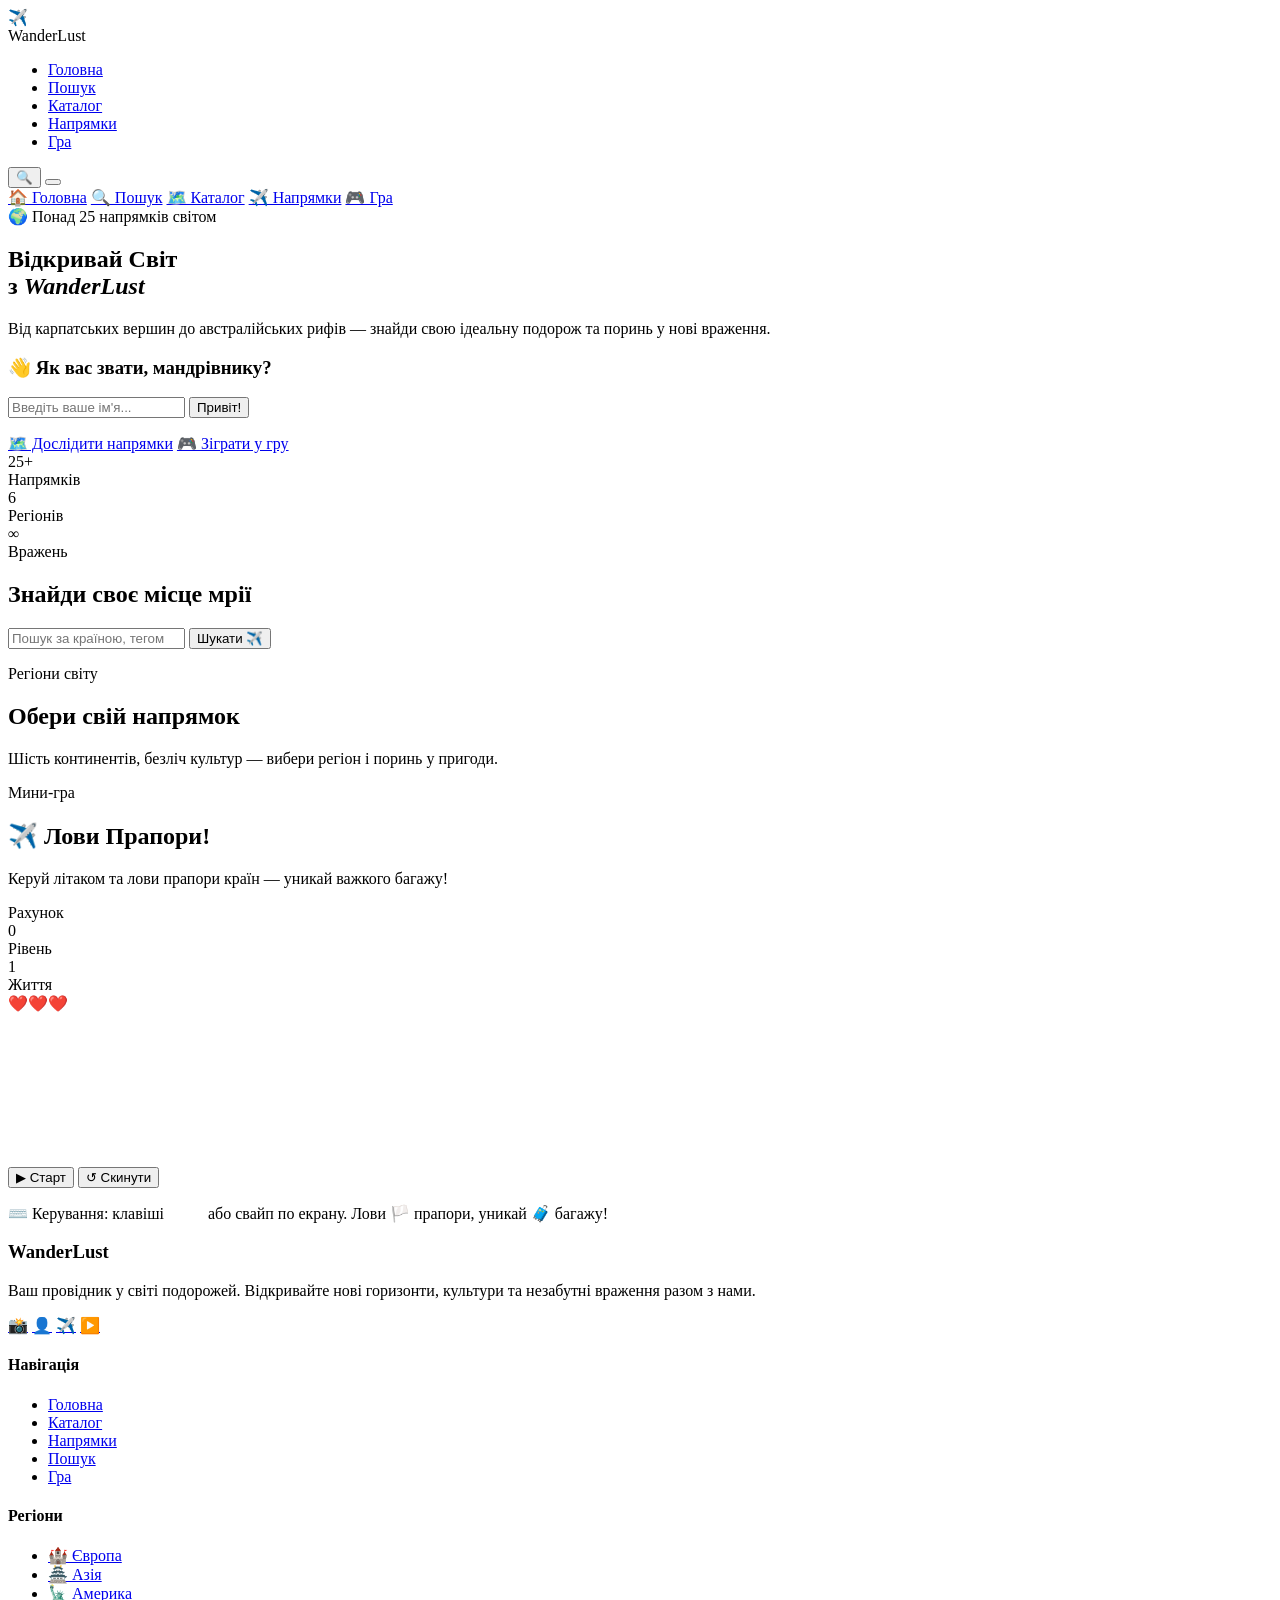
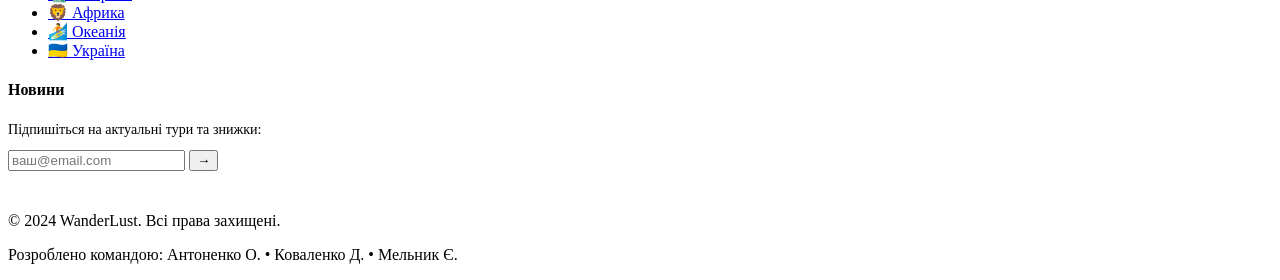
==== Comandpr/index.html @ 73d5ce37 "Add files via upload" ====
<!DOCTYPE html>
<html lang="uk">
<head>
  <meta charset="UTF-8">
  <meta name="viewport" content="width=device-width, initial-scale=1.0">
  <title>WanderLust — Відкривай Світ</title>
  <meta name="description" content="WanderLust — найкращий гід з туризму. Подорожуйте Європою, Азією, Америкою, Африкою та Океанією.">
  <link rel="stylesheet" href="css/style.css">
  <!-- Preconnect Google Fonts -->
  <link rel="preconnect" href="https://fonts.googleapis.com">
  <link rel="preconnect" href="https://fonts.gstatic.com" crossorigin>
  <link href="https://fonts.googleapis.com/css2?family=Playfair+Display:ital,wght@0,400;0,700;0,900;1,400&family=Nunito:wght@300;400;600;700&family=Dancing+Script:wght@700&display=swap" rel="stylesheet">
</head>
<body>

  <!-- ===== NAVBAR ===== -->
  <nav id="navbar" role="navigation" aria-label="Головна навігація">
    <div class="nav-brand">
      <div class="nav-logo-icon" aria-hidden="true">✈️</div>
      <span class="nav-logo-text">Wander<span>Lust</span></span>
    </div>

    <ul class="nav-links" role="list">
      <li><a class="nav-link active" data-scroll="hero"         href="#hero">Головна</a></li>
      <li><a class="nav-link"       data-scroll="search-section" href="#search-section">Пошук</a></li>
      <li><a class="nav-link"       data-scroll="catalog"       href="#catalog">Каталог</a></li>
      <li><a class="nav-link"       data-scroll="destinations"  href="#destinations">Напрямки</a></li>
      <li><a class="nav-link"       data-scroll="game"          href="#game">Гра</a></li>
    </ul>

    <div class="nav-actions">
      <span id="nav-greeting" aria-live="polite"></span>
      <button class="nav-search-btn" id="nav-search-btn" title="Пошук" aria-label="Відкрити пошук">🔍</button>
      <button class="hamburger" id="hamburger" aria-label="Відкрити меню" aria-expanded="false">
        <span></span><span></span><span></span>
      </button>
    </div>
  </nav>

  <!-- Mobile dropdown menu -->
  <div class="mobile-menu" id="mobile-menu" role="navigation" aria-label="Мобільна навігація">
    <a class="nav-link" data-scroll="hero"          href="#hero">🏠 Головна</a>
    <a class="nav-link" data-scroll="search-section" href="#search-section">🔍 Пошук</a>
    <a class="nav-link" data-scroll="catalog"        href="#catalog">🗺️ Каталог</a>
    <a class="nav-link" data-scroll="destinations"   href="#destinations">✈️ Напрямки</a>
    <a class="nav-link" data-scroll="game"           href="#game">🎮 Гра</a>
  </div>

  <!-- ===== HERO ===== -->
  <section id="hero" aria-label="Вітальний розділ">
    <div class="hero-bg-shapes" aria-hidden="true"></div>

    <div class="hero-badge">🌍 Понад 25 напрямків світом</div>

    <h1 class="hero-title">
      Відкривай Світ<br>
      з <em>WanderLust</em>
    </h1>

    <p class="hero-subtitle">
      Від карпатських вершин до австралійських рифів —
      знайди свою ідеальну подорож та поринь у нові враження.
    </p>

    <!-- Greeting -->
    <div class="hero-greeting">
      <h3>👋 Як вас звати, мандрівнику?</h3>
      <form class="greeting-form" id="greeting-form" novalidate>
        <input
          class="greeting-input"
          id="name-input"
          type="text"
          placeholder="Введіть ваше ім'я..."
          maxlength="30"
          autocomplete="given-name"
        >
        <button type="submit" class="greeting-btn">Привіт!</button>
      </form>
      <p id="greeting-message" aria-live="polite"></p>
    </div>

    <div class="hero-cta">
      <a class="btn-primary" data-scroll="catalog" href="#catalog">🗺️ Дослідити напрямки</a>
      <a class="btn-secondary" data-scroll="game" href="#game">🎮 Зіграти у гру</a>
    </div>

    <div class="hero-stats" aria-label="Статистика">
      <div class="stat">
        <div class="stat-number">25+</div>
        <div class="stat-label">Напрямків</div>
      </div>
      <div class="stat">
        <div class="stat-number">6</div>
        <div class="stat-label">Регіонів</div>
      </div>
      <div class="stat">
        <div class="stat-number">∞</div>
        <div class="stat-label">Вражень</div>
      </div>
    </div>
  </section>

  <!-- ===== SEARCH ===== -->
  <section id="search-section" aria-label="Пошук напрямків">
    <div class="search-wrapper">
      <h2>Знайди своє місце мрії</h2>
      <form class="search-box" id="search-form" role="search" novalidate>
        <input
          id="search-input"
          type="search"
          placeholder="Пошук за країною, тегом або описом..."
          autocomplete="off"
          aria-label="Пошуковий запит"
        >
        <button type="submit" class="search-submit" aria-label="Шукати">Шукати ✈️</button>
      </form>
      <p id="search-results-label" aria-live="polite"></p>
    </div>
  </section>

  <!-- ===== CATALOG ===== -->
  <section id="catalog" class="section" aria-label="Каталог регіонів">
    <div class="section-header">
      <span class="section-badge">Регіони світу</span>
      <h2 class="section-title">Обери свій напрямок</h2>
      <p class="section-subtitle">Шість континентів, безліч культур — вибери регіон і поринь у пригоди.</p>
    </div>

    <div id="catalog-grid" class="categories-grid" role="list">
      <!-- Завантажується з data/destinations.json через AJAX -->
      <div class="loading"><div class="spinner" aria-label="Завантаження..."></div></div>
    </div>
  </section>

  <!-- ===== DESTINATIONS ===== -->
  <section id="destinations" class="section" style="display:none;" aria-label="Напрямки">
    <div class="destinations-header">
      <h2 class="destinations-title" id="destinations-header-title">Напрямки</h2>
      <button id="back-to-categories" style="display:none;" aria-label="Повернутись до категорій">
        ← Всі регіони
      </button>
    </div>

    <div id="destinations-grid" class="destinations-grid" role="list">
      <!-- Динамічно заповнюється -->
    </div>
  </section>

  <!-- ===== GAME ===== -->
  <section id="game" class="section" aria-label="Аркадна гра">
    <div class="section-header">
      <span class="section-badge">Мини-гра</span>
      <h2 class="section-title" style="color:var(--white)">✈️ Лови Прапори!</h2>
      <p class="section-subtitle">Керуй літаком та лови прапори країн — уникай важкого багажу!</p>
    </div>

    <div class="game-container">
      <div class="game-wrapper">
        <!-- HUD -->
        <div class="game-info-bar">
          <div class="game-score-box">
            <div class="game-stat">
              <div class="game-stat-label">Рахунок</div>
              <div class="game-stat-value" id="game-score">0</div>
            </div>
            <div class="game-stat">
              <div class="game-stat-label">Рівень</div>
              <div class="game-stat-value" id="game-level">1</div>
            </div>
          </div>
          <div class="game-stat">
            <div class="game-stat-label">Життя</div>
            <div class="game-stat-value lives" id="game-lives">❤️❤️❤️</div>
          </div>
        </div>

        <!-- Canvas -->
        <canvas id="game-canvas" aria-label="Аркадна гра — ігрове поле"></canvas>

        <!-- Controls -->
        <div class="game-controls">
          <button class="game-btn" id="game-start-btn" aria-label="Старт гри">▶ Старт</button>
          <button class="game-btn" id="game-reset-btn" aria-label="Скинути гру">↺ Скинути</button>
        </div>

        <p class="game-instructions">
          ⌨️ Керування: клавіші <strong style="color:#fff">← →</strong> або свайп по екрану.
          Лови 🏳️ прапори, уникай 🧳 багажу!
        </p>
      </div>
    </div>
  </section>

  <!-- ===== FOOTER ===== -->
  <footer id="footer" aria-label="Нижній колонтитул">
    <div class="footer-grid">
      <!-- Brand -->
      <div class="footer-brand">
        <h3>Wander<span>Lust</span></h3>
        <p>
          Ваш провідник у світі подорожей. Відкривайте нові горизонти, культури та незабутні враження разом з нами.
        </p>
        <div class="footer-socials">
          <a href="#" class="footer-social" title="Instagram" aria-label="Instagram">📸</a>
          <a href="#" class="footer-social" title="Facebook" aria-label="Facebook">👤</a>
          <a href="#" class="footer-social" title="Telegram" aria-label="Telegram">✈️</a>
          <a href="#" class="footer-social" title="YouTube" aria-label="YouTube">▶️</a>
        </div>
      </div>

      <!-- Navigation -->
      <div class="footer-col">
        <h4>Навігація</h4>
        <ul>
          <li><a data-scroll="hero"           href="#hero">Головна</a></li>
          <li><a data-scroll="catalog"        href="#catalog">Каталог</a></li>
          <li><a data-scroll="destinations"   href="#destinations">Напрямки</a></li>
          <li><a data-scroll="search-section" href="#search-section">Пошук</a></li>
          <li><a data-scroll="game"           href="#game">Гра</a></li>
        </ul>
      </div>

      <!-- Regions -->
      <div class="footer-col">
        <h4>Регіони</h4>
        <ul>
          <li><a href="#">🏰 Європа</a></li>
          <li><a href="#">🏯 Азія</a></li>
          <li><a href="#">🗽 Америка</a></li>
          <li><a href="#">🦁 Африка</a></li>
          <li><a href="#">🏄 Океанія</a></li>
          <li><a href="#">🇺🇦 Україна</a></li>
        </ul>
      </div>

      <!-- Newsletter -->
      <div class="footer-col">
        <h4>Новини</h4>
        <p style="font-size:0.88rem; margin-bottom:12px;">Підпишіться на актуальні тури та знижки:</p>
        <form class="footer-newsletter-form" id="newsletter-form" novalidate>
          <input
            class="footer-email-input"
            type="email"
            placeholder="ваш@email.com"
            aria-label="Email для підписки"
            required
          >
          <button type="submit" class="footer-sub-btn" aria-label="Підписатись">→</button>
        </form>
        <p style="font-size:0.78rem; margin-top:10px; color:rgba(255,255,255,0.35);">
          Без спаму. Відписка в один клік.
        </p>
      </div>
    </div>

    <!-- Bottom bar -->
    <div class="footer-bottom">
      <p class="footer-copyright">
        © 2024 WanderLust. Всі права захищені.
      </p>
      <p class="footer-developers">
        Розроблено командою:
        <span>Антоненко О.</span> •
        <span>Коваленко Д.</span> •
        <span>Мельник Є.</span>
      </p>
    </div>
  </footer>

  <!-- ===== SCRIPTS ===== -->
  <script src="js/app.js"></script>
  <script src="js/game.js"></script>
</body>
</html>
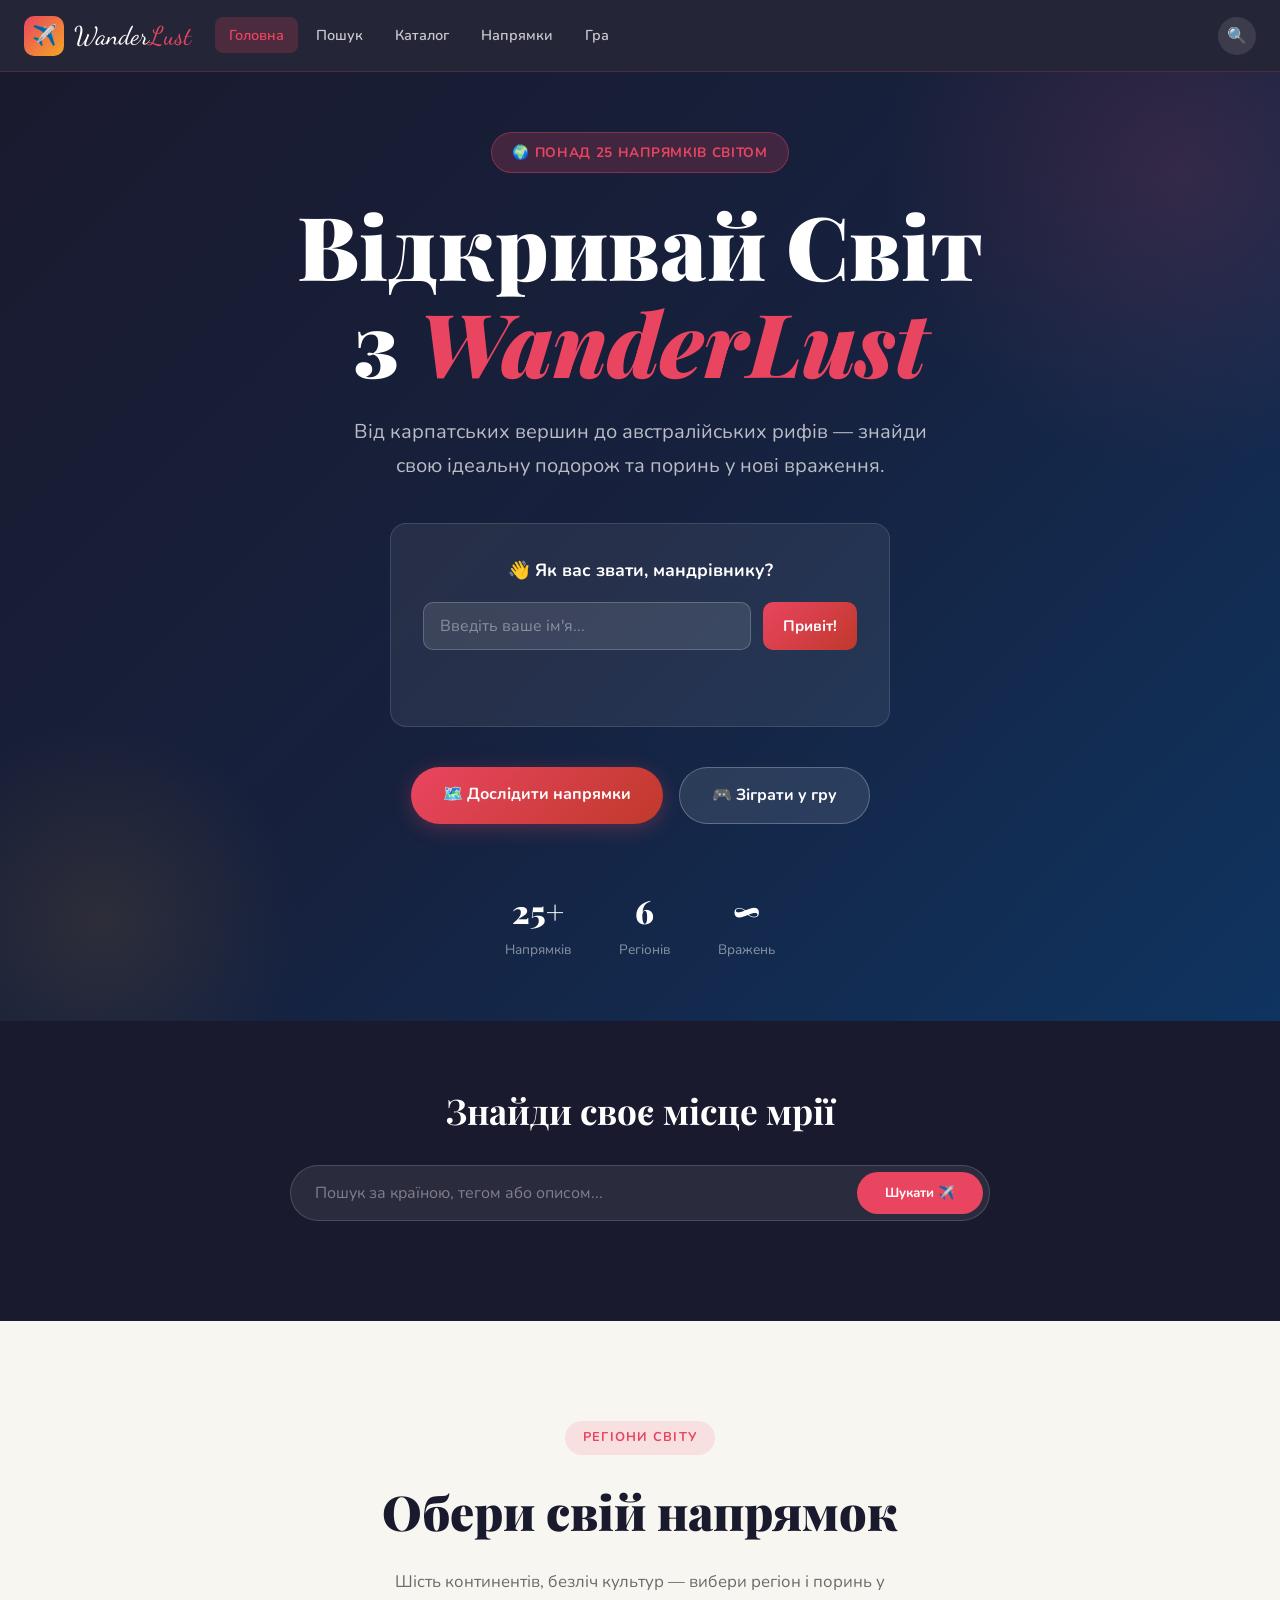
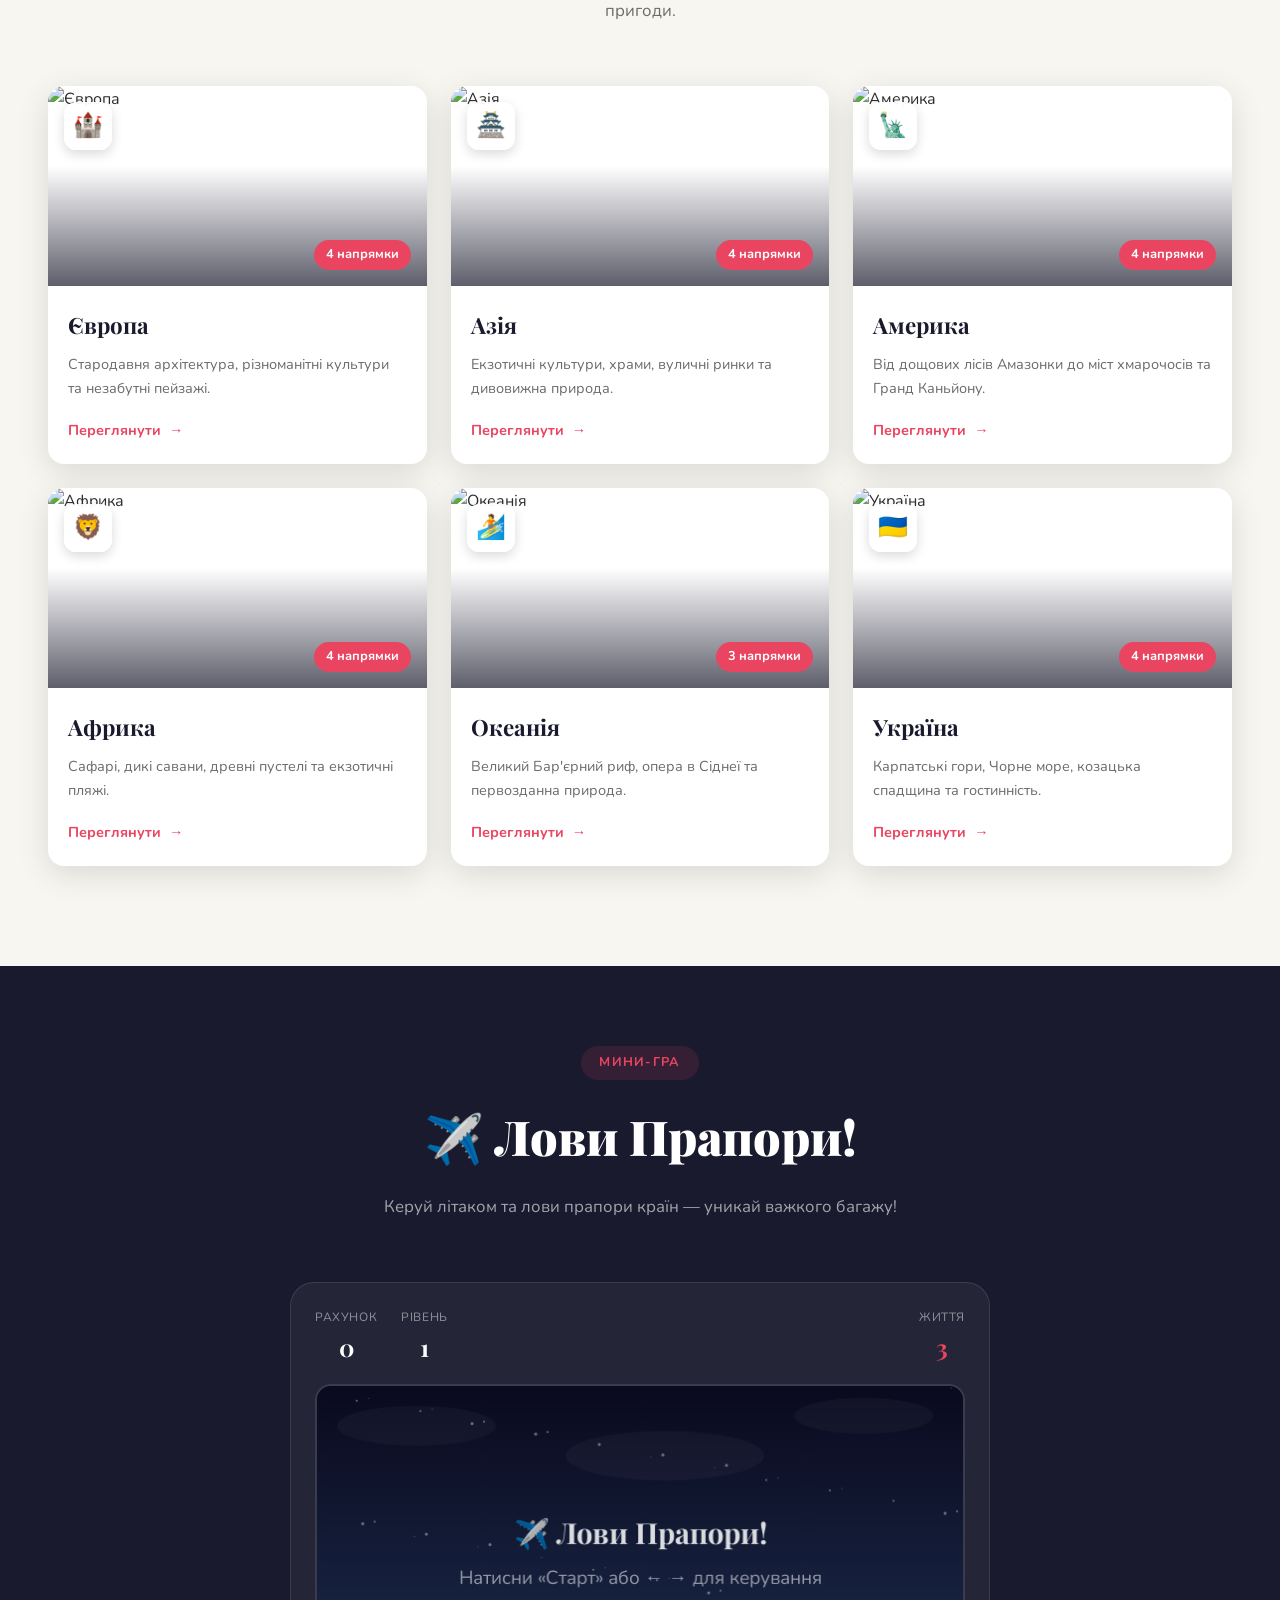
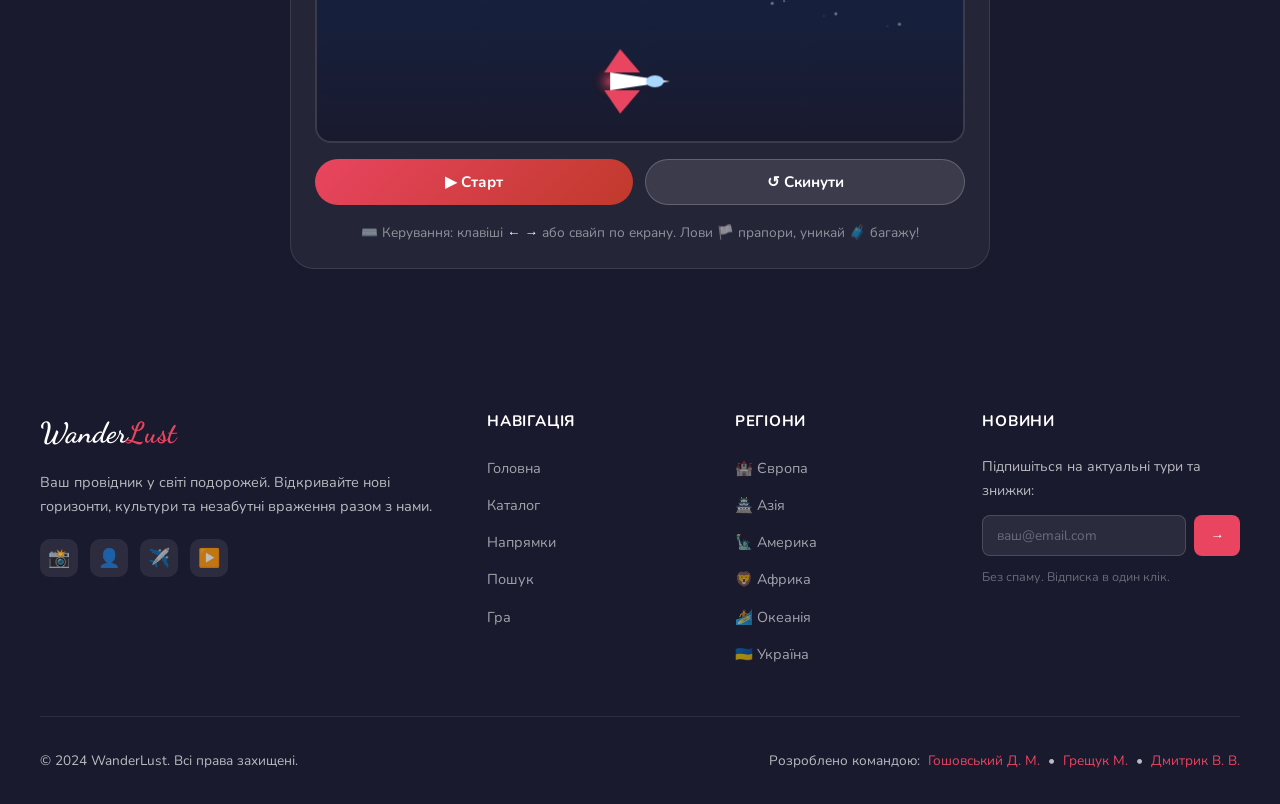
==== commit 187c15d0: "Update index.html" ====
--- a/Comandpr/index.html
+++ b/Comandpr/index.html
@@ -260,9 +260,9 @@
       </p>
       <p class="footer-developers">
         Розроблено командою:
-        <span>Антоненко О.</span> •
-        <span>Коваленко Д.</span> •
-        <span>Мельник Є.</span>
+        <span>Гошовський Д. М.</span> •
+        <span>Грещук М.</span> •
+        <span>Дмитрик В. В.</span>
       </p>
     </div>
   </footer>
--- a/Comandpr/css/style.css
+++ b/Comandpr/css/style.css
@@ -0,0 +1,1155 @@
+/* =============================================
+   WANDERLUST - CSS
+   Автор: Командний проект з Web-програмування
+   ============================================= */
+
+@import url('https://fonts.googleapis.com/css2?family=Playfair+Display:ital,wght@0,400;0,700;0,900;1,400&family=Nunito:wght@300;400;600;700&family=Dancing+Script:wght@700&display=swap');
+
+/* ===== CSS VARIABLES ===== */
+:root {
+  --primary: #1a1a2e;
+  --secondary: #16213e;
+  --accent: #e94560;
+  --accent2: #f5a623;
+  --gold: #d4af37;
+  --light: #f8f6f0;
+  --white: #ffffff;
+  --text: #2d2d2d;
+  --text-light: #6b6b6b;
+  --card-bg: #ffffff;
+  --nav-height: 72px;
+  --shadow: 0 8px 32px rgba(0,0,0,0.12);
+  --shadow-hover: 0 16px 48px rgba(0,0,0,0.2);
+  --radius: 16px;
+  --transition: 0.3s cubic-bezier(0.4,0,0.2,1);
+}
+
+/* ===== RESET & BASE ===== */
+*, *::before, *::after { box-sizing: border-box; margin: 0; padding: 0; }
+
+html { scroll-behavior: smooth; }
+
+body {
+  font-family: 'Nunito', sans-serif;
+  background: var(--light);
+  color: var(--text);
+  line-height: 1.7;
+  overflow-x: hidden;
+}
+
+a { text-decoration: none; color: inherit; }
+ul { list-style: none; }
+img { max-width: 100%; display: block; }
+button { cursor: pointer; border: none; background: none; font-family: inherit; }
+
+/* ===== SCROLLBAR ===== */
+::-webkit-scrollbar { width: 6px; }
+::-webkit-scrollbar-track { background: var(--primary); }
+::-webkit-scrollbar-thumb { background: var(--accent); border-radius: 3px; }
+
+/* ===== NAVBAR ===== */
+#navbar {
+  position: fixed;
+  top: 0; left: 0; right: 0;
+  z-index: 1000;
+  height: var(--nav-height);
+  background: rgba(26, 26, 46, 0.95);
+  backdrop-filter: blur(12px);
+  -webkit-backdrop-filter: blur(12px);
+  border-bottom: 1px solid rgba(233,69,96,0.2);
+  display: flex;
+  align-items: center;
+  padding: 0 24px;
+  gap: 24px;
+  transition: box-shadow var(--transition);
+}
+
+#navbar.scrolled { box-shadow: 0 4px 30px rgba(0,0,0,0.4); }
+
+.nav-brand {
+  display: flex;
+  align-items: center;
+  gap: 10px;
+  flex-shrink: 0;
+}
+
+.nav-logo-icon {
+  width: 40px; height: 40px;
+  background: linear-gradient(135deg, var(--accent), var(--accent2));
+  border-radius: 10px;
+  display: flex; align-items: center; justify-content: center;
+  font-size: 20px;
+  flex-shrink: 0;
+}
+
+.nav-logo-text {
+  font-family: 'Dancing Script', cursive;
+  font-size: 1.6rem;
+  color: var(--white);
+  line-height: 1;
+}
+
+.nav-logo-text span { color: var(--accent); }
+
+.nav-links {
+  display: flex;
+  align-items: center;
+  gap: 4px;
+  flex: 1;
+}
+
+.nav-link {
+  color: rgba(255,255,255,0.75);
+  padding: 8px 14px;
+  border-radius: 8px;
+  font-weight: 600;
+  font-size: 0.9rem;
+  transition: all var(--transition);
+  white-space: nowrap;
+  cursor: pointer;
+}
+
+.nav-link:hover, .nav-link.active {
+  color: var(--white);
+  background: rgba(233,69,96,0.2);
+}
+
+.nav-link.active { color: var(--accent); }
+
+.nav-actions {
+  display: flex;
+  align-items: center;
+  gap: 12px;
+  flex-shrink: 0;
+}
+
+#nav-greeting {
+  color: var(--accent2);
+  font-weight: 700;
+  font-size: 0.9rem;
+  white-space: nowrap;
+  max-width: 180px;
+  overflow: hidden;
+  text-overflow: ellipsis;
+}
+
+.nav-search-btn {
+  width: 38px; height: 38px;
+  border-radius: 50%;
+  background: rgba(255,255,255,0.1);
+  color: var(--white);
+  display: flex; align-items: center; justify-content: center;
+  font-size: 16px;
+  transition: all var(--transition);
+}
+
+.nav-search-btn:hover { background: var(--accent); transform: scale(1.05); }
+
+/* Hamburger */
+.hamburger {
+  display: none;
+  flex-direction: column;
+  gap: 5px;
+  padding: 8px;
+  border-radius: 8px;
+  transition: background var(--transition);
+}
+.hamburger:hover { background: rgba(255,255,255,0.1); }
+.hamburger span {
+  display: block;
+  width: 22px; height: 2px;
+  background: var(--white);
+  border-radius: 2px;
+  transition: all var(--transition);
+}
+.hamburger.open span:nth-child(1) { transform: translateY(7px) rotate(45deg); }
+.hamburger.open span:nth-child(2) { opacity: 0; }
+.hamburger.open span:nth-child(3) { transform: translateY(-7px) rotate(-45deg); }
+
+/* Mobile menu */
+.mobile-menu {
+  display: none;
+  position: fixed;
+  top: var(--nav-height);
+  left: 0; right: 0;
+  background: rgba(26,26,46,0.98);
+  backdrop-filter: blur(16px);
+  z-index: 999;
+  padding: 16px;
+  flex-direction: column;
+  gap: 4px;
+  border-bottom: 1px solid rgba(233,69,96,0.2);
+  animation: slideDown 0.2s ease;
+}
+
+.mobile-menu.open { display: flex; }
+
+@keyframes slideDown {
+  from { opacity: 0; transform: translateY(-10px); }
+  to { opacity: 1; transform: translateY(0); }
+}
+
+.mobile-menu .nav-link {
+  padding: 12px 16px;
+  border-radius: 10px;
+  font-size: 1rem;
+}
+
+/* ===== HERO ===== */
+#hero {
+  margin-top: var(--nav-height);
+  min-height: calc(100vh - var(--nav-height));
+  background: linear-gradient(135deg, var(--primary) 0%, var(--secondary) 50%, #0f3460 100%);
+  display: flex;
+  flex-direction: column;
+  align-items: center;
+  justify-content: center;
+  text-align: center;
+  padding: 60px 24px;
+  position: relative;
+  overflow: hidden;
+}
+
+.hero-bg-shapes {
+  position: absolute;
+  inset: 0;
+  pointer-events: none;
+  overflow: hidden;
+}
+
+.hero-bg-shapes::before {
+  content: '';
+  position: absolute;
+  width: 600px; height: 600px;
+  border-radius: 50%;
+  background: radial-gradient(circle, rgba(233,69,96,0.15) 0%, transparent 70%);
+  top: -200px; right: -200px;
+}
+
+.hero-bg-shapes::after {
+  content: '';
+  position: absolute;
+  width: 400px; height: 400px;
+  border-radius: 50%;
+  background: radial-gradient(circle, rgba(245,166,35,0.1) 0%, transparent 70%);
+  bottom: -100px; left: -100px;
+}
+
+.hero-badge {
+  display: inline-flex;
+  align-items: center;
+  gap: 8px;
+  background: rgba(233,69,96,0.2);
+  border: 1px solid rgba(233,69,96,0.4);
+  color: var(--accent);
+  padding: 8px 20px;
+  border-radius: 100px;
+  font-size: 0.85rem;
+  font-weight: 700;
+  letter-spacing: 0.05em;
+  text-transform: uppercase;
+  margin-bottom: 24px;
+  animation: fadeInUp 0.8s ease both;
+}
+
+.hero-title {
+  font-family: 'Playfair Display', serif;
+  font-size: clamp(2.5rem, 7vw, 5.5rem);
+  font-weight: 900;
+  color: var(--white);
+  line-height: 1.1;
+  margin-bottom: 24px;
+  animation: fadeInUp 0.8s 0.1s ease both;
+}
+
+.hero-title em {
+  font-style: italic;
+  color: var(--accent);
+}
+
+.hero-subtitle {
+  font-size: clamp(1rem, 2vw, 1.25rem);
+  color: rgba(255,255,255,0.7);
+  max-width: 600px;
+  margin: 0 auto 40px;
+  animation: fadeInUp 0.8s 0.2s ease both;
+}
+
+/* Greeting form */
+.hero-greeting {
+  background: rgba(255,255,255,0.07);
+  border: 1px solid rgba(255,255,255,0.12);
+  border-radius: var(--radius);
+  padding: 32px;
+  max-width: 500px;
+  width: 100%;
+  margin: 0 auto 40px;
+  animation: fadeInUp 0.8s 0.3s ease both;
+}
+
+.hero-greeting h3 {
+  color: var(--white);
+  font-size: 1.1rem;
+  margin-bottom: 16px;
+}
+
+.greeting-form {
+  display: flex;
+  gap: 12px;
+}
+
+.greeting-input {
+  flex: 1;
+  background: rgba(255,255,255,0.1);
+  border: 1px solid rgba(255,255,255,0.2);
+  border-radius: 10px;
+  padding: 12px 16px;
+  color: var(--white);
+  font-family: 'Nunito', sans-serif;
+  font-size: 1rem;
+  outline: none;
+  transition: border-color var(--transition);
+}
+
+.greeting-input::placeholder { color: rgba(255,255,255,0.4); }
+.greeting-input:focus { border-color: var(--accent); }
+
+.greeting-btn {
+  background: linear-gradient(135deg, var(--accent), #c0392b);
+  color: var(--white);
+  border-radius: 10px;
+  padding: 12px 20px;
+  font-weight: 700;
+  font-size: 0.95rem;
+  transition: all var(--transition);
+  white-space: nowrap;
+}
+
+.greeting-btn:hover { transform: translateY(-2px); box-shadow: 0 8px 20px rgba(233,69,96,0.4); }
+
+#greeting-message {
+  margin-top: 16px;
+  color: var(--accent2);
+  font-weight: 700;
+  font-size: 1.1rem;
+  min-height: 28px;
+  transition: all var(--transition);
+}
+
+.hero-cta {
+  display: flex;
+  gap: 16px;
+  flex-wrap: wrap;
+  justify-content: center;
+  animation: fadeInUp 0.8s 0.4s ease both;
+}
+
+.btn-primary {
+  background: linear-gradient(135deg, var(--accent), #c0392b);
+  color: var(--white);
+  padding: 14px 32px;
+  border-radius: 100px;
+  font-weight: 700;
+  font-size: 1rem;
+  transition: all var(--transition);
+  box-shadow: 0 4px 20px rgba(233,69,96,0.3);
+}
+
+.btn-primary:hover { transform: translateY(-3px); box-shadow: 0 8px 30px rgba(233,69,96,0.5); }
+
+.btn-secondary {
+  background: rgba(255,255,255,0.1);
+  color: var(--white);
+  padding: 14px 32px;
+  border-radius: 100px;
+  font-weight: 700;
+  font-size: 1rem;
+  border: 1px solid rgba(255,255,255,0.25);
+  transition: all var(--transition);
+}
+
+.btn-secondary:hover { background: rgba(255,255,255,0.2); transform: translateY(-3px); }
+
+/* Stats */
+.hero-stats {
+  display: flex;
+  gap: 48px;
+  margin-top: 60px;
+  animation: fadeInUp 0.8s 0.5s ease both;
+}
+
+.stat { text-align: center; }
+.stat-number {
+  font-family: 'Playfair Display', serif;
+  font-size: 2rem;
+  font-weight: 900;
+  color: var(--white);
+}
+.stat-label { color: rgba(255,255,255,0.5); font-size: 0.85rem; }
+
+/* ===== SECTIONS ===== */
+.section {
+  padding: 80px 24px;
+}
+
+.section-header {
+  text-align: center;
+  margin-bottom: 60px;
+}
+
+.section-badge {
+  display: inline-block;
+  background: rgba(233,69,96,0.12);
+  color: var(--accent);
+  padding: 6px 18px;
+  border-radius: 100px;
+  font-size: 0.8rem;
+  font-weight: 700;
+  letter-spacing: 0.1em;
+  text-transform: uppercase;
+  margin-bottom: 16px;
+}
+
+.section-title {
+  font-family: 'Playfair Display', serif;
+  font-size: clamp(1.8rem, 4vw, 3rem);
+  font-weight: 900;
+  color: var(--primary);
+  margin-bottom: 16px;
+}
+
+.section-subtitle {
+  color: var(--text-light);
+  font-size: 1.05rem;
+  max-width: 560px;
+  margin: 0 auto;
+}
+
+/* ===== SEARCH ===== */
+#search-section {
+  background: var(--primary);
+  padding: 60px 24px;
+}
+
+.search-wrapper {
+  max-width: 700px;
+  margin: 0 auto;
+  text-align: center;
+}
+
+.search-wrapper h2 {
+  font-family: 'Playfair Display', serif;
+  color: var(--white);
+  font-size: clamp(1.5rem, 3vw, 2.2rem);
+  margin-bottom: 24px;
+}
+
+.search-box {
+  display: flex;
+  background: rgba(255,255,255,0.08);
+  border: 1px solid rgba(255,255,255,0.15);
+  border-radius: 100px;
+  padding: 6px 6px 6px 24px;
+  gap: 8px;
+  transition: border-color var(--transition);
+}
+
+.search-box:focus-within { border-color: var(--accent); }
+
+#search-input {
+  flex: 1;
+  background: none;
+  border: none;
+  outline: none;
+  color: var(--white);
+  font-family: 'Nunito', sans-serif;
+  font-size: 1rem;
+}
+
+#search-input::placeholder { color: rgba(255,255,255,0.4); }
+
+.search-submit {
+  background: var(--accent);
+  color: var(--white);
+  border-radius: 100px;
+  padding: 12px 28px;
+  font-weight: 700;
+  transition: all var(--transition);
+}
+
+.search-submit:hover { background: #c0392b; }
+
+#search-results-label {
+  margin-top: 16px;
+  color: var(--accent2);
+  font-weight: 600;
+  min-height: 24px;
+}
+
+/* ===== CATEGORIES ===== */
+#catalog { background: var(--light); }
+
+.categories-grid {
+  display: grid;
+  grid-template-columns: repeat(auto-fill, minmax(300px, 1fr));
+  gap: 24px;
+  max-width: 1200px;
+  margin: 0 auto;
+}
+
+.category-card {
+  background: var(--white);
+  border-radius: var(--radius);
+  overflow: hidden;
+  box-shadow: var(--shadow);
+  cursor: pointer;
+  transition: all var(--transition);
+  position: relative;
+}
+
+.category-card:hover {
+  transform: translateY(-6px);
+  box-shadow: var(--shadow-hover);
+}
+
+.category-img {
+  height: 200px;
+  overflow: hidden;
+  position: relative;
+}
+
+.category-img img {
+  width: 100%; height: 100%;
+  object-fit: cover;
+  transition: transform 0.5s ease;
+}
+
+.category-card:hover .category-img img { transform: scale(1.08); }
+
+.category-img-overlay {
+  position: absolute;
+  inset: 0;
+  background: linear-gradient(to bottom, transparent 40%, rgba(26,26,46,0.7));
+}
+
+.category-icon-badge {
+  position: absolute;
+  top: 16px; left: 16px;
+  width: 48px; height: 48px;
+  background: rgba(255,255,255,0.95);
+  border-radius: 12px;
+  display: flex; align-items: center; justify-content: center;
+  font-size: 24px;
+  box-shadow: 0 4px 12px rgba(0,0,0,0.15);
+}
+
+.category-count {
+  position: absolute;
+  bottom: 16px; right: 16px;
+  background: var(--accent);
+  color: var(--white);
+  padding: 4px 12px;
+  border-radius: 100px;
+  font-size: 0.8rem;
+  font-weight: 700;
+}
+
+.category-body { padding: 20px; }
+.category-name {
+  font-family: 'Playfair Display', serif;
+  font-size: 1.4rem;
+  font-weight: 700;
+  color: var(--primary);
+  margin-bottom: 8px;
+}
+.category-desc {
+  color: var(--text-light);
+  font-size: 0.9rem;
+  margin-bottom: 16px;
+}
+.category-btn {
+  display: inline-flex;
+  align-items: center;
+  gap: 8px;
+  color: var(--accent);
+  font-weight: 700;
+  font-size: 0.9rem;
+  transition: gap var(--transition);
+}
+.category-btn:hover { gap: 12px; }
+
+/* ===== DESTINATIONS ===== */
+#destinations { background: #f0eee8; }
+
+.destinations-header {
+  display: flex;
+  align-items: center;
+  justify-content: space-between;
+  max-width: 1200px;
+  margin: 0 auto 32px;
+  flex-wrap: wrap;
+  gap: 16px;
+}
+
+.destinations-title {
+  font-family: 'Playfair Display', serif;
+  font-size: clamp(1.5rem, 3vw, 2.2rem);
+  color: var(--primary);
+}
+
+#back-to-categories {
+  display: flex;
+  align-items: center;
+  gap: 8px;
+  color: var(--accent);
+  font-weight: 700;
+  padding: 10px 20px;
+  border-radius: 100px;
+  border: 2px solid var(--accent);
+  transition: all var(--transition);
+}
+
+#back-to-categories:hover { background: var(--accent); color: var(--white); }
+
+.destinations-grid {
+  display: grid;
+  grid-template-columns: repeat(auto-fill, minmax(320px, 1fr));
+  gap: 28px;
+  max-width: 1200px;
+  margin: 0 auto;
+}
+
+.dest-card {
+  background: var(--white);
+  border-radius: var(--radius);
+  overflow: hidden;
+  box-shadow: var(--shadow);
+  transition: all var(--transition);
+  cursor: pointer;
+  animation: fadeInUp 0.5s ease both;
+}
+
+.dest-card:hover { transform: translateY(-6px); box-shadow: var(--shadow-hover); }
+
+.dest-img {
+  height: 220px;
+  overflow: hidden;
+  position: relative;
+}
+
+.dest-img img { width: 100%; height: 100%; object-fit: cover; transition: transform 0.5s ease; }
+.dest-card:hover .dest-img img { transform: scale(1.08); }
+
+.dest-tags {
+  position: absolute;
+  bottom: 12px; left: 12px;
+  display: flex;
+  gap: 6px;
+  flex-wrap: wrap;
+}
+
+.dest-tag {
+  background: rgba(26,26,46,0.8);
+  color: rgba(255,255,255,0.9);
+  padding: 3px 10px;
+  border-radius: 100px;
+  font-size: 0.72rem;
+  font-weight: 600;
+  backdrop-filter: blur(4px);
+}
+
+.dest-rating {
+  position: absolute;
+  top: 12px; right: 12px;
+  background: rgba(255,255,255,0.95);
+  padding: 4px 10px;
+  border-radius: 100px;
+  font-size: 0.8rem;
+  font-weight: 700;
+  color: var(--text);
+  display: flex;
+  align-items: center;
+  gap: 4px;
+}
+
+.dest-rating::before { content: '★'; color: var(--accent2); }
+
+.dest-body { padding: 20px; }
+
+.dest-name {
+  font-family: 'Playfair Display', serif;
+  font-size: 1.25rem;
+  font-weight: 700;
+  color: var(--primary);
+  margin-bottom: 8px;
+}
+
+.dest-desc {
+  color: var(--text-light);
+  font-size: 0.88rem;
+  margin-bottom: 16px;
+  display: -webkit-box;
+  -webkit-line-clamp: 3;
+  -webkit-box-orient: vertical;
+  overflow: hidden;
+}
+
+.dest-meta {
+  display: flex;
+  align-items: center;
+  justify-content: space-between;
+}
+
+.dest-price {
+  font-weight: 700;
+  color: var(--accent);
+  font-size: 1rem;
+}
+
+.dest-duration {
+  color: var(--text-light);
+  font-size: 0.85rem;
+  display: flex;
+  align-items: center;
+  gap: 4px;
+}
+
+/* Highlight search */
+.highlight {
+  background: rgba(245,166,35,0.35);
+  border-radius: 3px;
+  padding: 0 2px;
+}
+
+/* ===== MODAL ===== */
+.modal-overlay {
+  position: fixed;
+  inset: 0;
+  z-index: 2000;
+  background: rgba(10,10,20,0.8);
+  backdrop-filter: blur(6px);
+  display: flex;
+  align-items: center;
+  justify-content: center;
+  padding: 24px;
+  animation: fadeIn 0.2s ease;
+}
+
+.modal-content {
+  background: var(--white);
+  border-radius: 24px;
+  max-width: 680px;
+  width: 100%;
+  max-height: 90vh;
+  overflow-y: auto;
+  animation: scaleIn 0.25s cubic-bezier(0.34,1.56,0.64,1);
+}
+
+@keyframes scaleIn {
+  from { transform: scale(0.85); opacity: 0; }
+  to { transform: scale(1); opacity: 1; }
+}
+
+.modal-img { height: 300px; overflow: hidden; position: relative; }
+.modal-img img { width: 100%; height: 100%; object-fit: cover; }
+
+.modal-close {
+  position: absolute;
+  top: 16px; right: 16px;
+  width: 40px; height: 40px;
+  background: rgba(255,255,255,0.9);
+  border-radius: 50%;
+  display: flex; align-items: center; justify-content: center;
+  font-size: 20px;
+  transition: all var(--transition);
+  z-index: 10;
+}
+
+.modal-close:hover { background: var(--accent); color: var(--white); transform: rotate(90deg); }
+
+.modal-body { padding: 32px; }
+
+.modal-name {
+  font-family: 'Playfair Display', serif;
+  font-size: 2rem;
+  color: var(--primary);
+  margin-bottom: 8px;
+}
+
+.modal-meta {
+  display: flex;
+  gap: 16px;
+  flex-wrap: wrap;
+  margin-bottom: 20px;
+}
+
+.modal-badge {
+  display: flex;
+  align-items: center;
+  gap: 6px;
+  background: var(--light);
+  padding: 6px 14px;
+  border-radius: 100px;
+  font-size: 0.85rem;
+  font-weight: 600;
+  color: var(--text);
+}
+
+.modal-badge.price { background: rgba(233,69,96,0.1); color: var(--accent); }
+.modal-badge.rating { background: rgba(245,166,35,0.1); color: #c88f00; }
+
+.modal-desc {
+  color: var(--text-light);
+  line-height: 1.8;
+  margin-bottom: 24px;
+}
+
+.modal-tags { display: flex; gap: 8px; flex-wrap: wrap; margin-bottom: 28px; }
+.modal-tag {
+  background: var(--light);
+  color: var(--primary);
+  padding: 6px 14px;
+  border-radius: 100px;
+  font-size: 0.82rem;
+  font-weight: 600;
+}
+
+.modal-cta {
+  display: flex;
+  gap: 12px;
+}
+
+.modal-book-btn {
+  flex: 1;
+  background: linear-gradient(135deg, var(--accent), #c0392b);
+  color: var(--white);
+  padding: 14px;
+  border-radius: 100px;
+  font-weight: 700;
+  font-size: 1rem;
+  transition: all var(--transition);
+  text-align: center;
+}
+.modal-book-btn:hover { transform: translateY(-2px); box-shadow: 0 8px 20px rgba(233,69,96,0.4); }
+
+/* ===== GAME ===== */
+#game { background: var(--primary); padding: 80px 24px; }
+
+#game .section-title { color: var(--white); }
+#game .section-subtitle { color: rgba(255,255,255,0.6); }
+
+.game-container {
+  max-width: 700px;
+  margin: 0 auto;
+}
+
+.game-wrapper {
+  background: rgba(255,255,255,0.05);
+  border: 1px solid rgba(255,255,255,0.1);
+  border-radius: 24px;
+  padding: 24px;
+}
+
+.game-info-bar {
+  display: flex;
+  justify-content: space-between;
+  align-items: center;
+  margin-bottom: 16px;
+  flex-wrap: wrap;
+  gap: 12px;
+}
+
+.game-score-box {
+  display: flex;
+  gap: 24px;
+}
+
+.game-stat {
+  text-align: center;
+}
+
+.game-stat-label {
+  color: rgba(255,255,255,0.5);
+  font-size: 0.75rem;
+  text-transform: uppercase;
+  letter-spacing: 0.05em;
+}
+
+.game-stat-value {
+  font-family: 'Playfair Display', serif;
+  font-size: 1.5rem;
+  color: var(--white);
+  font-weight: 700;
+}
+
+.game-stat-value.lives { color: var(--accent); }
+
+#game-canvas {
+  display: block;
+  border-radius: 16px;
+  width: 100%;
+  height: auto;
+  border: 2px solid rgba(255,255,255,0.1);
+}
+
+.game-controls {
+  display: flex;
+  gap: 12px;
+  margin-top: 16px;
+  flex-wrap: wrap;
+}
+
+.game-btn {
+  flex: 1;
+  min-width: 120px;
+  padding: 12px 20px;
+  border-radius: 100px;
+  font-weight: 700;
+  font-size: 0.95rem;
+  transition: all var(--transition);
+}
+
+#game-start-btn {
+  background: linear-gradient(135deg, var(--accent), #c0392b);
+  color: var(--white);
+}
+#game-start-btn:hover { transform: translateY(-2px); box-shadow: 0 8px 20px rgba(233,69,96,0.4); }
+
+#game-reset-btn {
+  background: rgba(255,255,255,0.1);
+  color: var(--white);
+  border: 1px solid rgba(255,255,255,0.2);
+}
+#game-reset-btn:hover { background: rgba(255,255,255,0.2); }
+
+.game-instructions {
+  margin-top: 16px;
+  color: rgba(255,255,255,0.5);
+  font-size: 0.85rem;
+  text-align: center;
+}
+
+/* ===== FOOTER ===== */
+#footer {
+  background: var(--primary);
+  color: rgba(255,255,255,0.7);
+  padding: 60px 24px 32px;
+}
+
+.footer-grid {
+  display: grid;
+  grid-template-columns: 2fr 1fr 1fr 1fr;
+  gap: 48px;
+  max-width: 1200px;
+  margin: 0 auto;
+  padding-bottom: 48px;
+  border-bottom: 1px solid rgba(255,255,255,0.08);
+}
+
+.footer-brand h3 {
+  font-family: 'Dancing Script', cursive;
+  font-size: 1.8rem;
+  color: var(--white);
+  margin-bottom: 12px;
+}
+
+.footer-brand h3 span { color: var(--accent); }
+
+.footer-brand p {
+  font-size: 0.9rem;
+  line-height: 1.7;
+  margin-bottom: 20px;
+}
+
+.footer-socials {
+  display: flex;
+  gap: 12px;
+}
+
+.footer-social {
+  width: 38px; height: 38px;
+  border-radius: 10px;
+  background: rgba(255,255,255,0.08);
+  display: flex; align-items: center; justify-content: center;
+  font-size: 18px;
+  transition: all var(--transition);
+  text-decoration: none;
+}
+
+.footer-social:hover { background: var(--accent); transform: translateY(-3px); }
+
+.footer-col h4 {
+  color: var(--white);
+  font-size: 0.95rem;
+  font-weight: 700;
+  margin-bottom: 20px;
+  letter-spacing: 0.05em;
+  text-transform: uppercase;
+}
+
+.footer-col ul { display: flex; flex-direction: column; gap: 10px; }
+
+.footer-col ul li a {
+  color: rgba(255,255,255,0.6);
+  font-size: 0.9rem;
+  transition: color var(--transition);
+}
+
+.footer-col ul li a:hover { color: var(--accent); }
+
+/* Newsletter */
+.footer-newsletter-form {
+  display: flex;
+  gap: 8px;
+  margin-top: 8px;
+}
+
+.footer-email-input {
+  flex: 1;
+  background: rgba(255,255,255,0.08);
+  border: 1px solid rgba(255,255,255,0.15);
+  border-radius: 8px;
+  padding: 10px 14px;
+  color: var(--white);
+  font-family: 'Nunito', sans-serif;
+  font-size: 0.85rem;
+  outline: none;
+}
+
+.footer-email-input::placeholder { color: rgba(255,255,255,0.3); }
+.footer-email-input:focus { border-color: var(--accent); }
+
+.footer-sub-btn {
+  background: var(--accent);
+  color: var(--white);
+  border-radius: 8px;
+  padding: 10px 16px;
+  font-weight: 700;
+  font-size: 0.85rem;
+  transition: all var(--transition);
+  white-space: nowrap;
+}
+
+.footer-sub-btn:hover { background: #c0392b; }
+
+.footer-bottom {
+  max-width: 1200px;
+  margin: 32px auto 0;
+  display: flex;
+  justify-content: space-between;
+  align-items: center;
+  flex-wrap: wrap;
+  gap: 16px;
+}
+
+.footer-copyright { font-size: 0.85rem; }
+
+.footer-developers {
+  font-size: 0.85rem;
+  display: flex;
+  align-items: center;
+  gap: 8px;
+}
+
+.footer-developers span { color: var(--accent); }
+
+/* ===== ANIMATIONS ===== */
+@keyframes fadeIn { from { opacity: 0; } to { opacity: 1; } }
+@keyframes fadeInUp { from { opacity: 0; transform: translateY(24px); } to { opacity: 1; transform: translateY(0); } }
+
+.fade-in-up {
+  animation: fadeInUp 0.6s ease both;
+}
+
+/* Loading spinner */
+.loading {
+  display: flex;
+  justify-content: center;
+  align-items: center;
+  padding: 60px;
+}
+
+.spinner {
+  width: 44px; height: 44px;
+  border: 3px solid rgba(233,69,96,0.2);
+  border-top-color: var(--accent);
+  border-radius: 50%;
+  animation: spin 0.8s linear infinite;
+}
+
+@keyframes spin { to { transform: rotate(360deg); } }
+
+/* Error */
+.error-msg {
+  text-align: center;
+  color: var(--accent);
+  padding: 40px;
+  font-size: 1.1rem;
+}
+
+/* ===== RESPONSIVE ===== */
+
+/* < 576px */
+@media (max-width: 575px) {
+  :root { --nav-height: 60px; }
+
+  .hamburger { display: flex; }
+  .nav-links { display: none; }
+  #nav-greeting { display: none; }
+
+  .hero-stats { gap: 24px; flex-wrap: wrap; justify-content: center; }
+  .stat-number { font-size: 1.5rem; }
+
+  .greeting-form { flex-direction: column; }
+
+  .hero-cta { flex-direction: column; align-items: center; }
+  .btn-primary, .btn-secondary { width: 100%; text-align: center; }
+
+  .categories-grid { grid-template-columns: 1fr; }
+  .destinations-grid { grid-template-columns: 1fr; }
+
+  .footer-grid { grid-template-columns: 1fr; gap: 32px; }
+  .footer-bottom { flex-direction: column; text-align: center; }
+
+  .modal-cta { flex-direction: column; }
+  .modal-name { font-size: 1.5rem; }
+
+  .game-controls { flex-direction: column; }
+}
+
+/* 576px - 767px */
+@media (min-width: 576px) and (max-width: 767px) {
+  .hamburger { display: flex; }
+  .nav-links { display: none; }
+  #nav-greeting { font-size: 0.8rem; max-width: 120px; }
+
+  .hero-stats { gap: 32px; }
+  .categories-grid { grid-template-columns: 1fr 1fr; gap: 16px; }
+  .destinations-grid { grid-template-columns: 1fr; }
+  .footer-grid { grid-template-columns: 1fr 1fr; gap: 32px; }
+}
+
+/* 768px - 991px */
+@media (min-width: 768px) and (max-width: 991px) {
+  .hamburger { display: flex; }
+  .nav-links { display: none; }
+
+  .categories-grid { grid-template-columns: 1fr 1fr; }
+  .destinations-grid { grid-template-columns: 1fr 1fr; }
+  .footer-grid { grid-template-columns: 1fr 1fr; }
+}
+
+/* 992px - 1199px */
+@media (min-width: 992px) and (max-width: 1199px) {
+  .categories-grid { grid-template-columns: repeat(3, 1fr); }
+  .destinations-grid { grid-template-columns: repeat(2, 1fr); }
+  .footer-grid { grid-template-columns: 2fr 1fr 1fr; }
+  .footer-grid > .footer-col:last-child { display: none; }
+}
+
+/* >= 1200px */
+@media (min-width: 1200px) {
+  .section { padding: 100px 48px; }
+  .categories-grid { grid-template-columns: repeat(3, 1fr); }
+  .destinations-grid { grid-template-columns: repeat(3, 1fr); }
+}
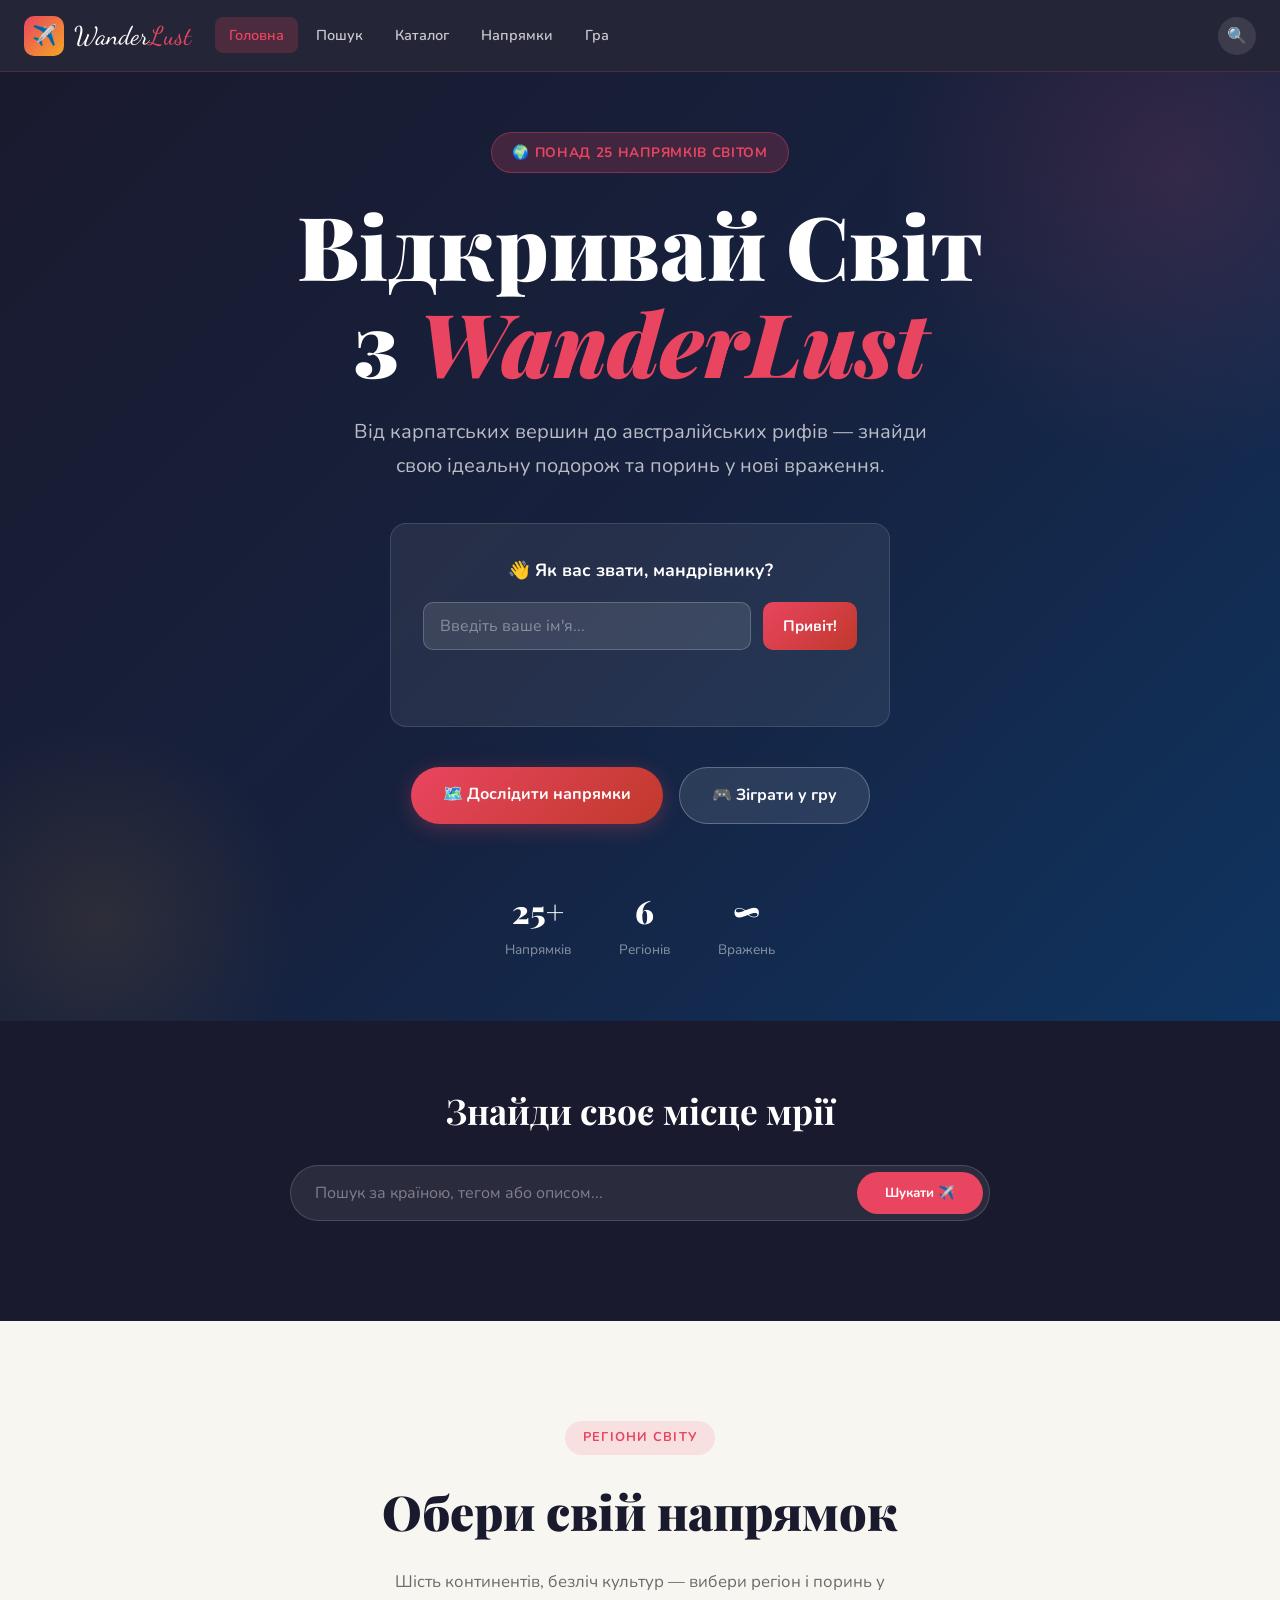
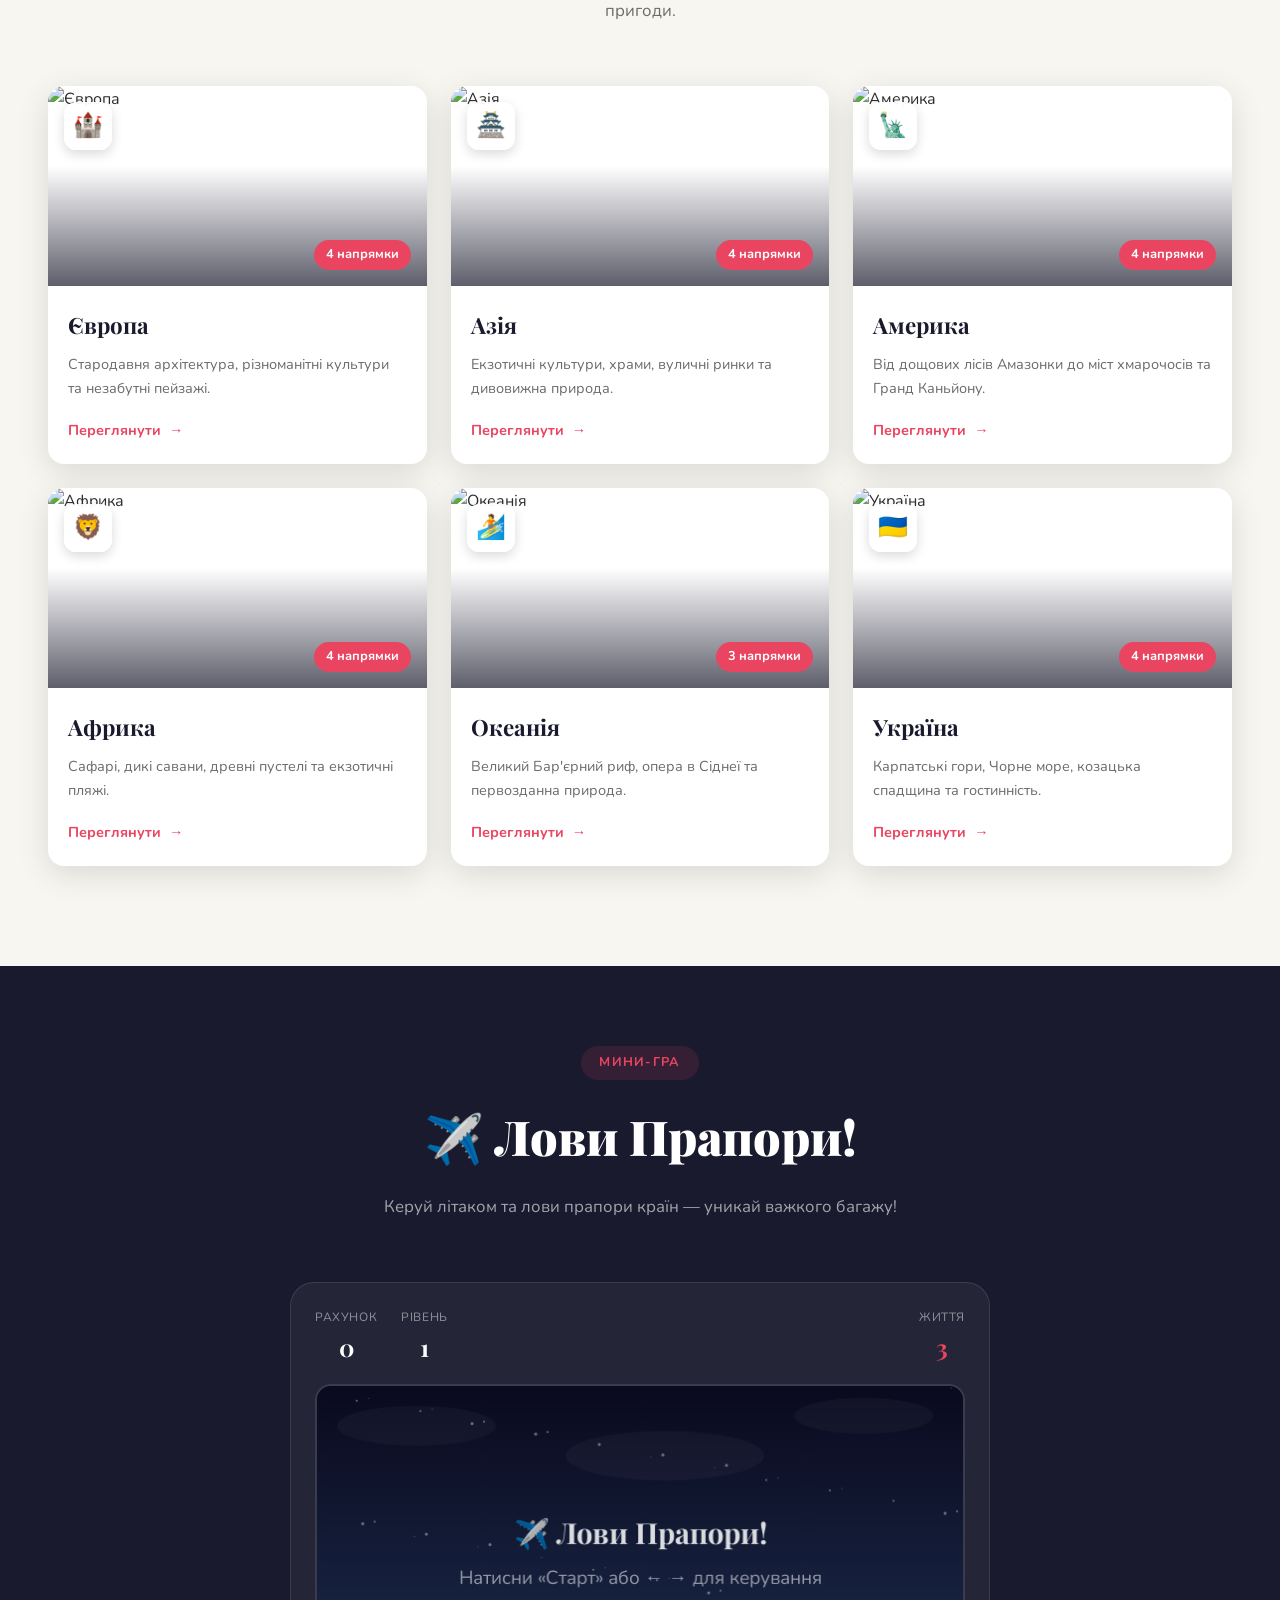
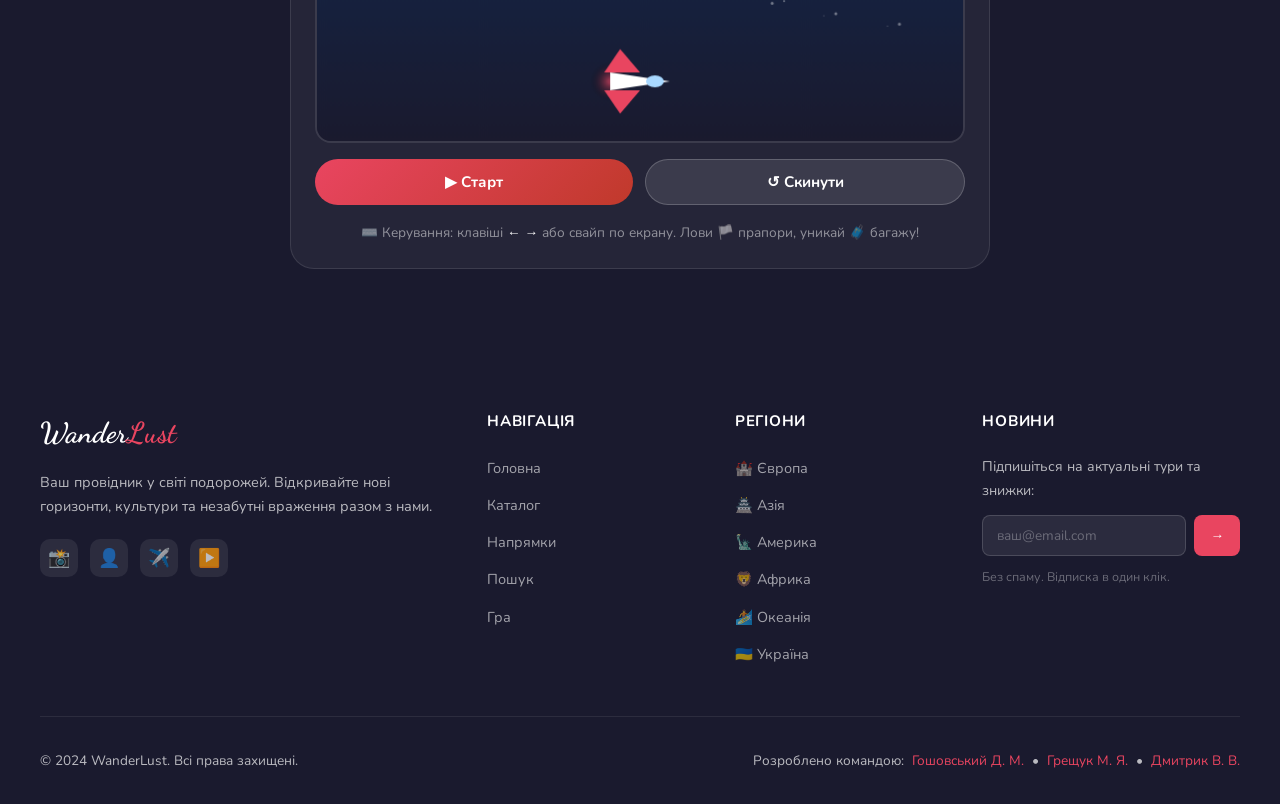
==== commit 3b3f2479: "Update index.html" ====
--- a/Comandpr/index.html
+++ b/Comandpr/index.html
@@ -261,7 +261,7 @@
       <p class="footer-developers">
         Розроблено командою:
         <span>Гошовський Д. М.</span> •
-        <span>Грещук М.</span> •
+        <span>Грещук М. Я.</span> •
         <span>Дмитрик В. В.</span>
       </p>
     </div>
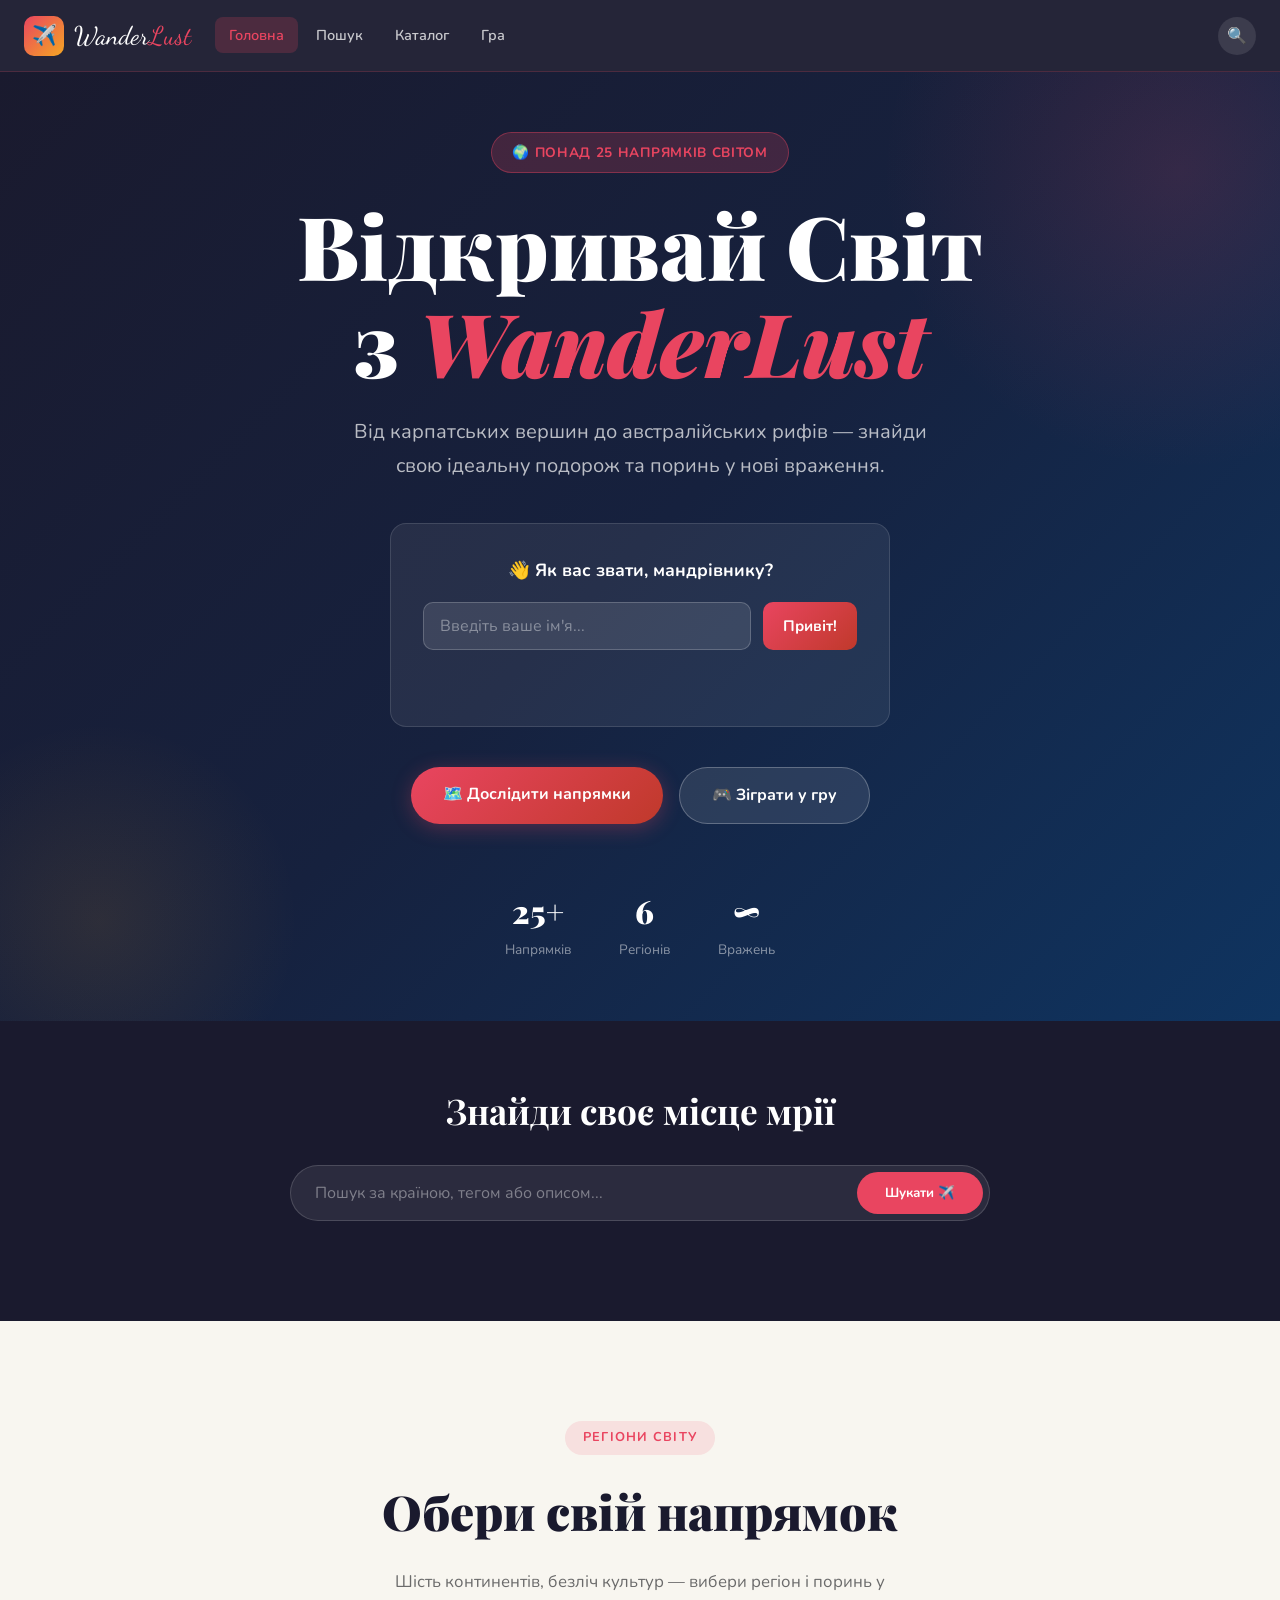
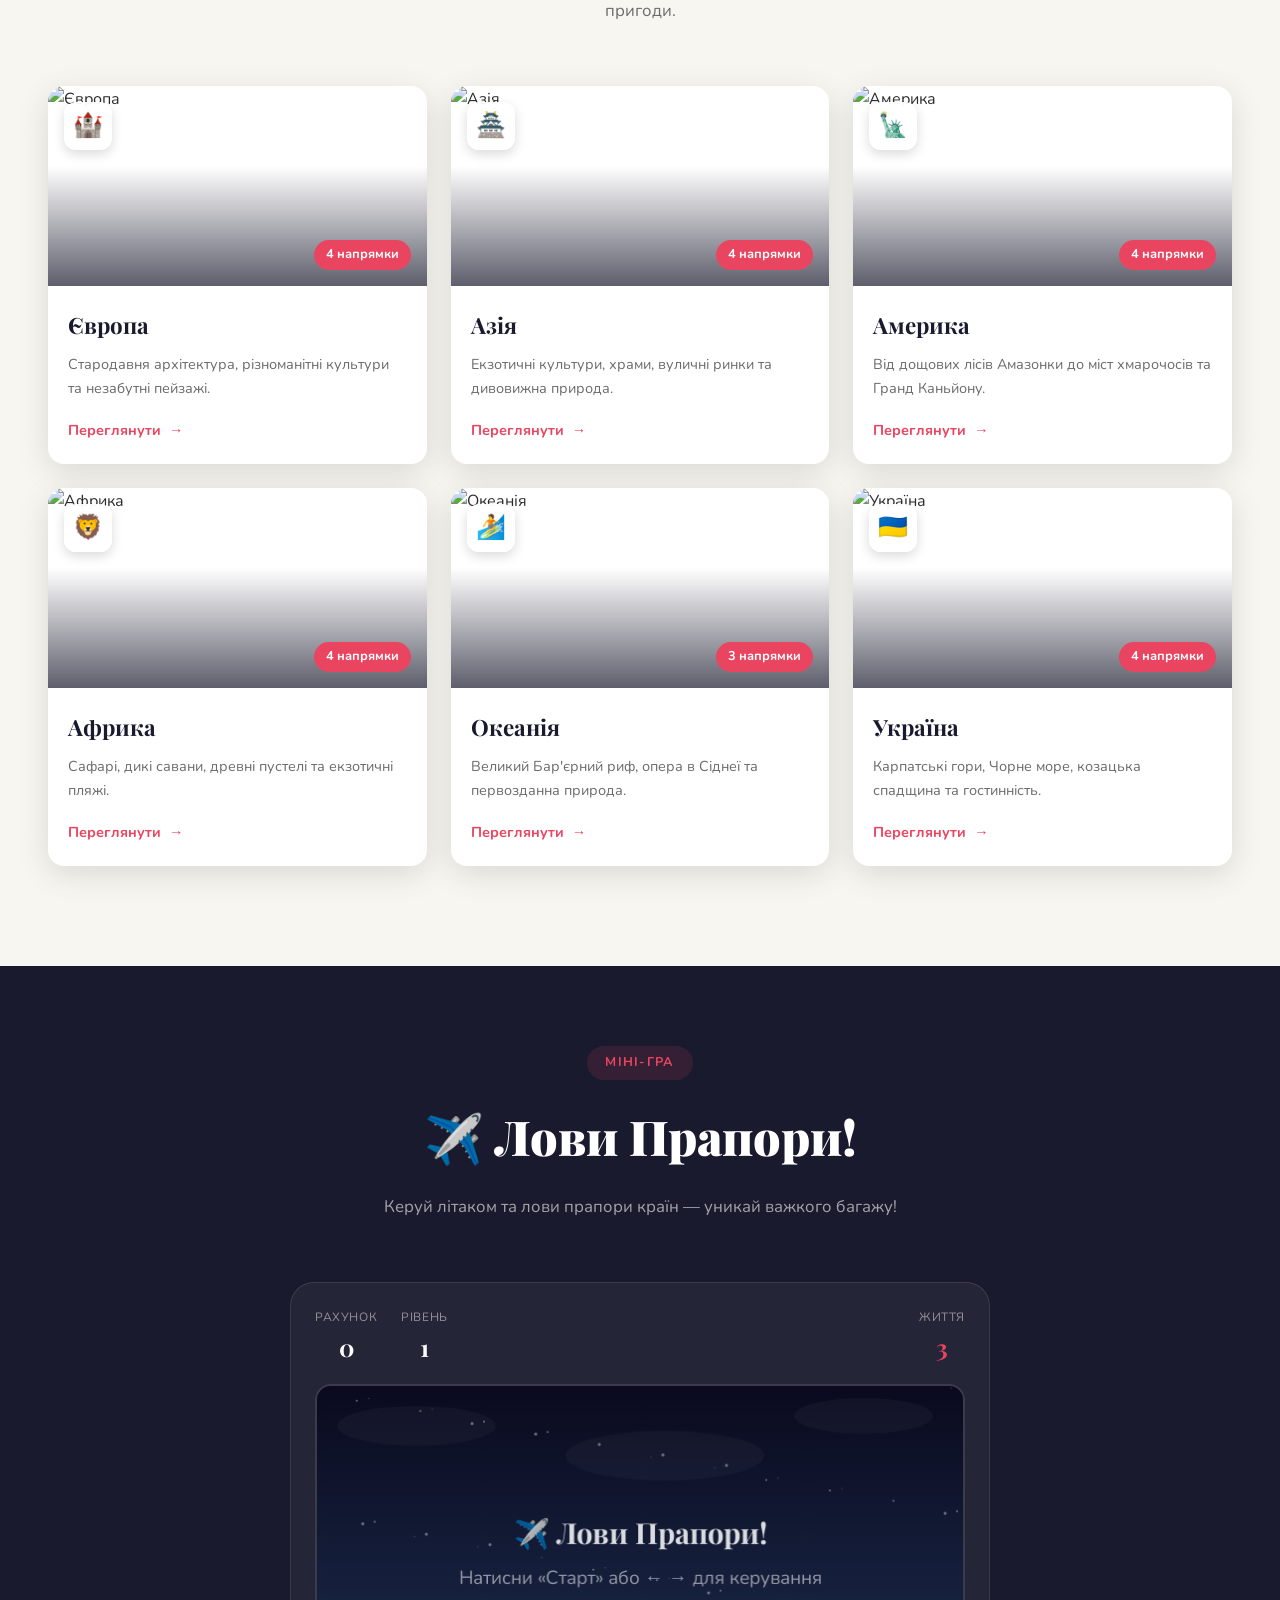
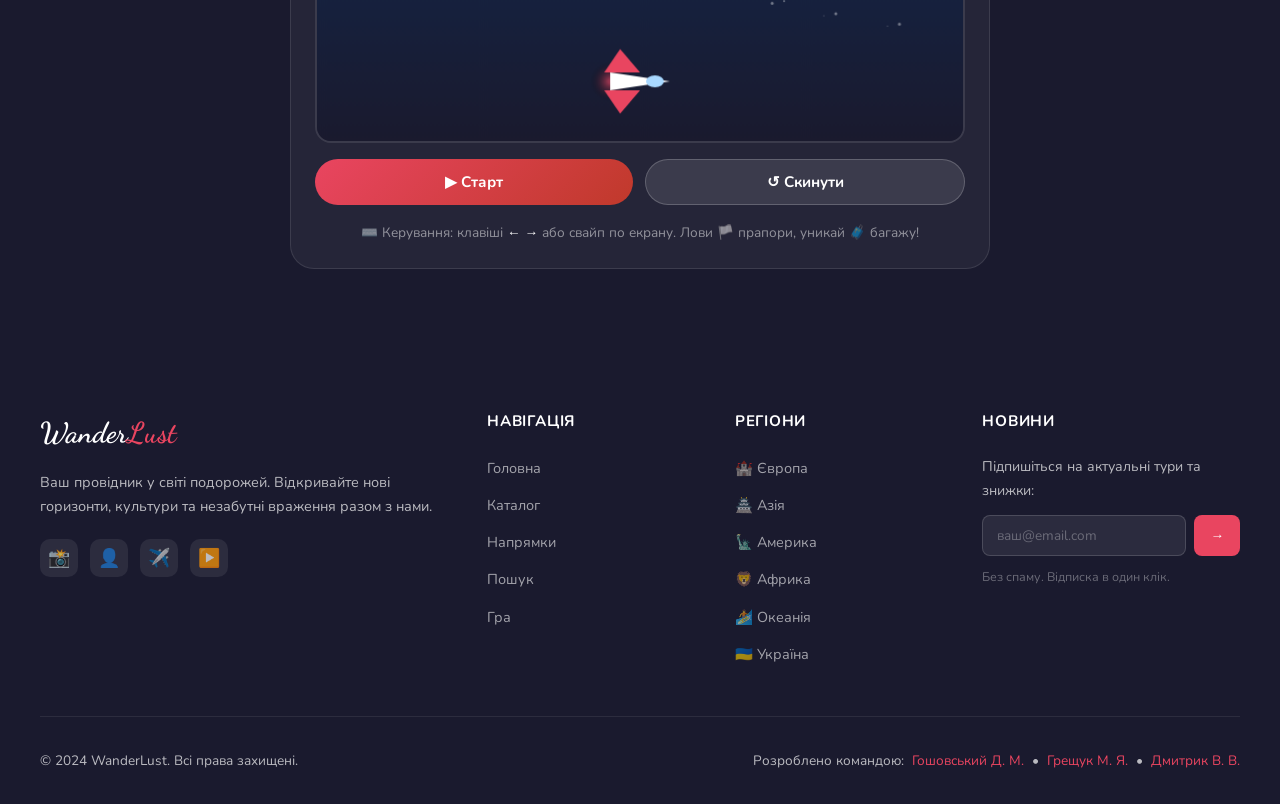
==== commit 852d4356: "Update index.html" ====
--- a/Comandpr/index.html
+++ b/Comandpr/index.html
@@ -24,7 +24,6 @@
       <li><a class="nav-link active" data-scroll="hero"         href="#hero">Головна</a></li>
       <li><a class="nav-link"       data-scroll="search-section" href="#search-section">Пошук</a></li>
       <li><a class="nav-link"       data-scroll="catalog"       href="#catalog">Каталог</a></li>
-      <li><a class="nav-link"       data-scroll="destinations"  href="#destinations">Напрямки</a></li>
       <li><a class="nav-link"       data-scroll="game"          href="#game">Гра</a></li>
     </ul>
 
@@ -42,7 +41,6 @@
     <a class="nav-link" data-scroll="hero"          href="#hero">🏠 Головна</a>
     <a class="nav-link" data-scroll="search-section" href="#search-section">🔍 Пошук</a>
     <a class="nav-link" data-scroll="catalog"        href="#catalog">🗺️ Каталог</a>
-    <a class="nav-link" data-scroll="destinations"   href="#destinations">✈️ Напрямки</a>
     <a class="nav-link" data-scroll="game"           href="#game">🎮 Гра</a>
   </div>
 
@@ -149,7 +147,7 @@
   <!-- ===== GAME ===== -->
   <section id="game" class="section" aria-label="Аркадна гра">
     <div class="section-header">
-      <span class="section-badge">Мини-гра</span>
+      <span class="section-badge">Міні-гра</span>
       <h2 class="section-title" style="color:var(--white)">✈️ Лови Прапори!</h2>
       <p class="section-subtitle">Керуй літаком та лови прапори країн — уникай важкого багажу!</p>
     </div>
